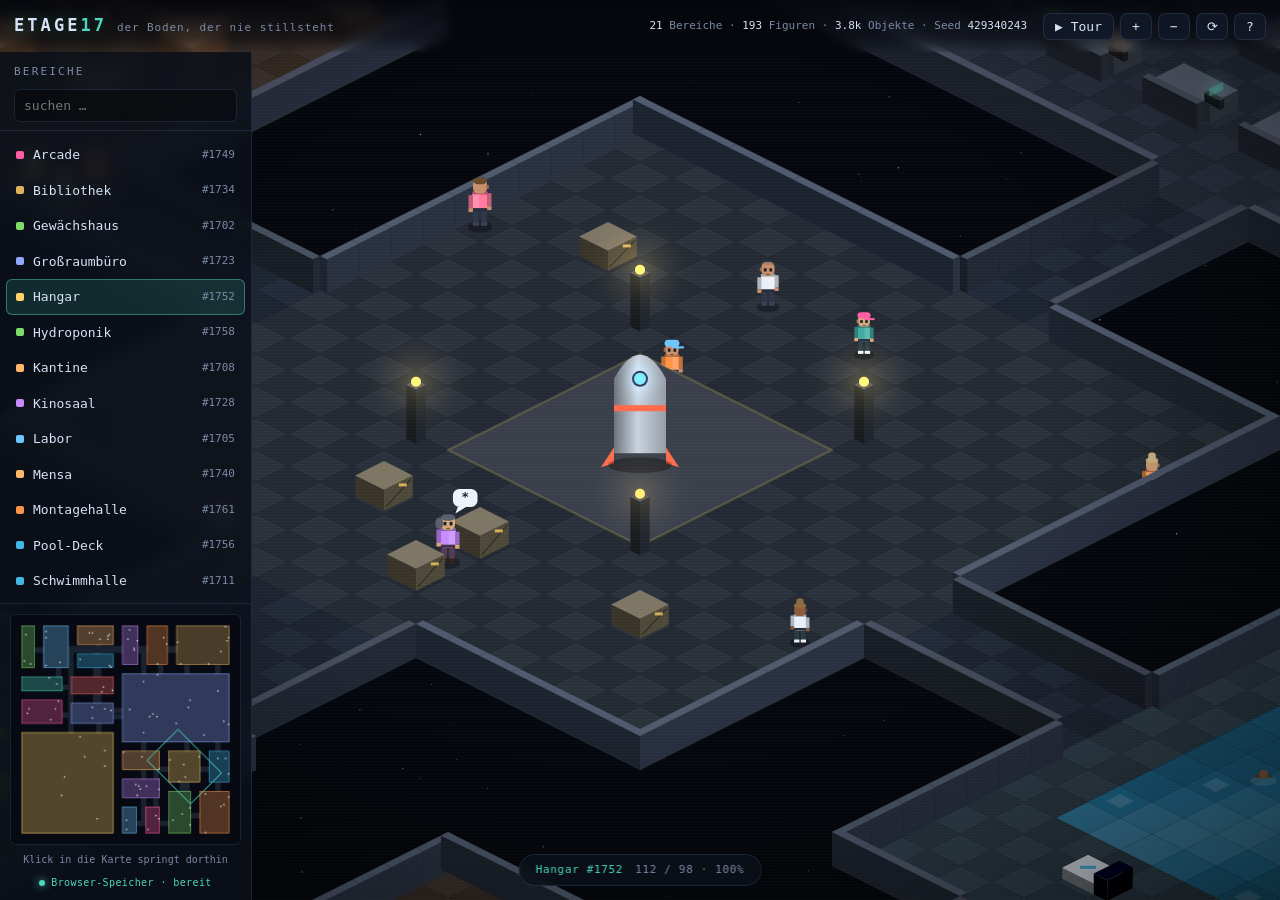
==== index.html @ 726de6ab "Etage 17: endlose isometrische Etage mit Aufgaben und dauerhaftem Zustand Eine prozedural erzeugte E" ====
<!DOCTYPE html>
<html lang="de">
<head>
<meta charset="utf-8">
<meta name="viewport" content="width=device-width, initial-scale=1, maximum-scale=1, user-scalable=no">
<title>Etage 17 — der Boden, der nie stillsteht</title>
<meta name="description" content="Eine endlose isometrische Etage voller animierter Szenen. Ziehen, zoomen, entdecken.">
<link rel="icon" href="data:image/svg+xml,<svg xmlns='http://www.w3.org/2000/svg' viewBox='0 0 32 32'><text y='26' font-size='26'>🛰️</text></svg>">
<link rel="stylesheet" href="styles.css">
</head>
<body>

<canvas id="scene"></canvas>
<div id="grain"></div>

<!-- Kopfzeile -->
<header id="topbar">
  <div class="brand">
    <span class="logo">ETAGE<b>17</b></span>
    <span class="tag">der Boden, der nie stillsteht</span>
  </div>
  <div class="stats" id="stats"></div>
  <div class="tools">
    <button class="btn" id="btn-tour" title="Automatische Tour (T)">▶ Tour</button>
    <button class="btn icon" id="btn-zoom-in" title="Heranzoomen (+)">+</button>
    <button class="btn icon" id="btn-zoom-out" title="Herauszoomen (−)">−</button>
    <button class="btn icon" id="btn-shuffle" title="Neue Etage generieren">⟳</button>
    <button class="btn icon" id="btn-help" title="Hilfe (H)">?</button>
    <button class="btn icon only-mobile" id="btn-menu" title="Bereiche">☰</button>
  </div>
</header>

<!-- Seitenleiste -->
<aside id="sidebar">
  <div class="side-head">
    <h2>Bereiche</h2>
    <input id="search" type="search" placeholder="suchen …" autocomplete="off" spellcheck="false">
  </div>
  <ul id="room-list"></ul>
  <div class="side-foot">
    <canvas id="minimap" width="220" height="220"></canvas>
    <p class="hint">Klick in die Karte springt dorthin</p>
    <p id="save-state" class="off">Speicher wird geprüft …</p>
  </div>
</aside>

<!-- Schwebende Infos -->
<div id="tooltip" hidden></div>
<div id="locbar"><span id="locname">—</span><span id="loccoord"></span></div>

<!-- Infokarte zur angeklickten Figur -->
<div id="card" hidden>
  <button class="close" id="card-close" title="Schliessen (Esc)">×</button>
  <div class="card-top">
    <canvas id="card-av" width="176" height="212"></canvas>
    <div class="card-id">
      <h3 id="card-name">—</h3>
      <p id="card-role">—</p>
      <span class="card-no" id="card-no"></span>
    </div>
  </div>
  <dl id="card-facts"></dl>
  <div class="card-actions">
    <button class="btn" id="card-follow">Folgen</button>
    <button class="btn" id="card-goto">Hinspringen</button>
  </div>
</div>

<!-- Hilfe -->
<div id="modal" hidden>
  <div class="sheet">
    <button class="close" id="btn-close">×</button>
    <h2>ETAGE 17</h2>
    <p>Eine endlose isometrische Etage, komplett im Browser erzeugt und animiert.
       Jeder Bereich wird prozedural gebaut — Serverräume, Kantinen, ein Pool, ein Kino,
       eine Startrampe — und von Figuren bevölkert, die ihren eigenen Wegen folgen.
       Ein Klick auf eine Figur zeigt, wer sie ist und was sie gerade tut.</p>
    <p>Die Etage merkt sich ihren Stand: Position, Aufgabe und belegter Platz jeder
       Figur werden regelmässig gesichert und beim nächsten Öffnen genau dort
       fortgesetzt — im Speicher dieses Browsers, ohne dass etwas das Gerät verlässt.
       Der Zustand der Sicherung steht unter der Minikarte.</p>
    <h3>Steuerung</h3>
    <table>
      <tr><td>Klick auf Figur</td><td>Infokarte öffnen</td></tr>
      <tr><td>Ziehen</td><td>Etage verschieben</td></tr>
      <tr><td>Mausrad</td><td>Zoomen</td></tr>
      <tr><td>W A S D / Pfeile</td><td>Bewegen</td></tr>
      <tr><td>+ / −</td><td>Zoomen</td></tr>
      <tr><td>T</td><td>Tour starten / stoppen</td></tr>
      <tr><td>R</td><td>Neue Etage würfeln (verwirft den Stand)</td></tr>
      <tr><td>H</td><td>Diese Hilfe</td></tr>
    </table>
    <p class="small">Eine eigenständige Hommage an das Genre der endlosen Wimmelbild-Animationen
       im Stil von <i>floor796</i>. Kein Code, keine Grafik und keine Figuren wurden übernommen —
       alles hier wird zur Laufzeit aus Rechtecken gezeichnet.</p>
  </div>
</div>

<!-- Ladeschirm -->
<div id="boot">
  <div class="boot-inner">
    <div class="boot-logo">ETAGE<b>17</b></div>
    <div class="boot-bar"><i id="boot-fill"></i></div>
    <div class="boot-msg" id="boot-msg">Etage wird gebaut …</div>
  </div>
</div>

<script src="js/store.js"></script>
<script src="js/world.js"></script>
<script src="js/render.js"></script>
<script src="js/app.js"></script>
</body>
</html>
---- styles.css ----
/* ---------------------------------------------------------------
   ETAGE 17 — Oberfläche
   Dunkles Terminal-Layout, damit die Etage der einzige Farbfleck ist.
   --------------------------------------------------------------- */
:root {
  --bg:        #05070d;
  --panel:     rgba(12, 16, 26, .88);
  --panel-2:   rgba(18, 24, 38, .92);
  --line:      rgba(120, 160, 220, .16);
  --ink:       #d6e2f5;
  --ink-dim:   #7c8aa6;
  --accent:    #4cd7c0;
  --accent-2:  #ff7a9c;
  --glow:      0 0 18px rgba(76, 215, 192, .35);
  --mono: ui-monospace, "SF Mono", "JetBrains Mono", Menlo, Consolas, monospace;
}

* { box-sizing: border-box; }

html, body {
  margin: 0; height: 100%; overflow: hidden;
  background: var(--bg); color: var(--ink);
  font: 13px/1.5 var(--mono);
  -webkit-font-smoothing: antialiased;
  overscroll-behavior: none;
}

#scene {
  position: fixed; inset: 0; width: 100%; height: 100%;
  display: block; cursor: grab; touch-action: none;
}
#scene.dragging { cursor: grabbing; }

/* Feines Rauschen + Vignette über der Szene */
#grain {
  position: fixed; inset: 0; pointer-events: none; z-index: 2;
  background:
    radial-gradient(ellipse at 50% 45%, transparent 45%, rgba(0,0,0,.55) 100%),
    repeating-linear-gradient(0deg, rgba(255,255,255,.018) 0 1px, transparent 1px 3px);
  mix-blend-mode: normal;
}

/* ---------------- Kopfzeile ---------------- */
#topbar {
  position: fixed; z-index: 5; top: 0; left: 0; right: 0; height: 52px;
  display: flex; align-items: center; gap: 16px; padding: 0 14px;
  background: linear-gradient(180deg, rgba(5,7,13,.94), rgba(5,7,13,.55) 70%, transparent);
  backdrop-filter: blur(6px);
}
.brand { display: flex; align-items: baseline; gap: 10px; min-width: 0; }
.logo {
  font-size: 17px; font-weight: 700; letter-spacing: .18em;
  color: var(--ink); text-shadow: var(--glow);
}
.logo b { color: var(--accent); font-weight: 700; }
.tag { color: var(--ink-dim); font-size: 11px; letter-spacing: .08em; white-space: nowrap; }
.stats { margin-left: auto; color: var(--ink-dim); font-size: 11px; white-space: nowrap; }
.stats b { color: var(--ink); font-weight: 500; }
.tools { display: flex; gap: 6px; }

.btn {
  font: inherit; color: var(--ink); cursor: pointer;
  background: var(--panel-2); border: 1px solid var(--line);
  border-radius: 7px; padding: 6px 11px; line-height: 1;
  transition: border-color .15s, color .15s, background .15s;
}
.btn:hover { border-color: rgba(76,215,192,.5); color: #fff; }
.btn.icon { width: 32px; padding: 6px 0; text-align: center; }
.btn.on { border-color: var(--accent); color: var(--accent); box-shadow: var(--glow); }
.only-mobile { display: none; }

/* ---------------- Seitenleiste ---------------- */
#sidebar {
  position: fixed; z-index: 4; top: 52px; bottom: 0; left: 0; width: 252px;
  display: flex; flex-direction: column;
  background: var(--panel); border-right: 1px solid var(--line);
  backdrop-filter: blur(8px);
  transition: transform .25s ease;
}
.side-head { padding: 12px 14px 8px; border-bottom: 1px solid var(--line); }
.side-head h2 {
  margin: 0 0 8px; font-size: 11px; letter-spacing: .2em;
  text-transform: uppercase; color: var(--ink-dim); font-weight: 500;
}
#search {
  width: 100%; font: inherit; color: var(--ink);
  background: rgba(0,0,0,.35); border: 1px solid var(--line);
  border-radius: 6px; padding: 6px 9px; outline: none;
}
#search:focus { border-color: rgba(76,215,192,.55); }

#room-list { flex: 1; overflow-y: auto; margin: 0; padding: 6px; list-style: none; }
#room-list li {
  display: flex; align-items: center; gap: 9px;
  padding: 7px 9px; border-radius: 6px; cursor: pointer;
  border: 1px solid transparent;
}
#room-list li:hover { background: rgba(76,215,192,.08); border-color: rgba(76,215,192,.22); }
#room-list li.active { background: rgba(76,215,192,.14); border-color: rgba(76,215,192,.45); }
#room-list .dot { width: 8px; height: 8px; border-radius: 2px; flex: none; }
#room-list .nm { flex: 1; white-space: nowrap; overflow: hidden; text-overflow: ellipsis; }
#room-list .no { color: var(--ink-dim); font-size: 11px; }

.side-foot { padding: 10px; border-top: 1px solid var(--line); }
#minimap {
  width: 100%; height: auto; display: block; cursor: crosshair;
  background: #070a12; border: 1px solid var(--line); border-radius: 6px;
}
.hint { margin: 7px 2px 0; color: var(--ink-dim); font-size: 10px; text-align: center; }

#save-state {
  margin: 8px 2px 0; font-size: 10px; text-align: center; letter-spacing: .04em;
  display: flex; align-items: center; justify-content: center; gap: 6px;
}
#save-state::before {
  content: ''; width: 6px; height: 6px; border-radius: 50%; background: currentColor;
  box-shadow: 0 0 8px currentColor;
}
#save-state.on  { color: var(--accent); }
#save-state.ro  { color: #ffb86b; }
#save-state.off { color: var(--ink-dim); }
#save-state.off::before { box-shadow: none; opacity: .5; }

/* ---------------- Overlays ---------------- */
#tooltip {
  position: fixed; z-index: 6; pointer-events: none;
  background: var(--panel-2); border: 1px solid rgba(76,215,192,.4);
  border-radius: 6px; padding: 5px 9px; font-size: 11px; white-space: nowrap;
  box-shadow: 0 6px 20px rgba(0,0,0,.6);
}
#tooltip i { color: var(--ink-dim); font-style: normal; }

#locbar {
  position: fixed; z-index: 5; bottom: 14px; left: 50%; transform: translateX(-50%);
  display: flex; gap: 12px; align-items: center;
  background: var(--panel); border: 1px solid var(--line); border-radius: 999px;
  padding: 7px 16px; font-size: 11px; letter-spacing: .06em;
  backdrop-filter: blur(6px); pointer-events: none;
}
#locname { color: var(--accent); }
#loccoord { color: var(--ink-dim); }

#modal[hidden], #tooltip[hidden], #card[hidden] { display: none !important; }
#modal {
  position: fixed; inset: 0; z-index: 9; display: grid; place-items: center;
  background: rgba(3,5,10,.72); backdrop-filter: blur(3px); padding: 20px;
}
.sheet {
  position: relative; max-width: 520px; max-height: 86vh; overflow-y: auto;
  background: var(--panel-2); border: 1px solid var(--line);
  border-radius: 12px; padding: 26px 28px;
  box-shadow: 0 24px 70px rgba(0,0,0,.7);
}
.sheet h2 { margin: 0 0 14px; font-size: 16px; letter-spacing: .18em; }
.sheet h3 { margin: 20px 0 8px; font-size: 11px; letter-spacing: .16em; color: var(--accent); text-transform: uppercase; }
.sheet p { color: #adbbd2; margin: 0 0 10px; }
.sheet table { width: 100%; border-collapse: collapse; }
.sheet td { padding: 4px 0; border-bottom: 1px dashed rgba(120,160,220,.12); }
.sheet td:first-child { color: var(--accent); width: 42%; }
.sheet .small { font-size: 11px; color: var(--ink-dim); margin-top: 18px; }
.close {
  position: absolute; top: 10px; right: 12px; width: 28px; height: 28px;
  font: 18px/1 var(--mono); color: var(--ink-dim); cursor: pointer;
  background: none; border: 0;
}
.close:hover { color: #fff; }

/* ---------------- Ladeschirm ---------------- */
#boot {
  position: fixed; inset: 0; z-index: 20; display: grid; place-items: center;
  background: var(--bg); transition: opacity .5s ease;
}
#boot.done { opacity: 0; pointer-events: none; }
.boot-inner { text-align: center; }
.boot-logo { font-size: 26px; letter-spacing: .3em; margin-bottom: 18px; text-shadow: var(--glow); }
.boot-logo b { color: var(--accent); }
.boot-bar {
  width: 240px; height: 3px; background: rgba(120,160,220,.15);
  border-radius: 2px; overflow: hidden;
}
.boot-bar i { display: block; height: 100%; width: 0; background: var(--accent); box-shadow: var(--glow); transition: width .2s; }
.boot-msg { margin-top: 12px; font-size: 11px; color: var(--ink-dim); letter-spacing: .1em; }

/* ---------------- Schmale Fenster ---------------- */
@media (max-width: 760px) {
  .tag, .stats { display: none; }
  .only-mobile { display: block; }
  #sidebar { transform: translateX(-100%); width: 232px; }
  #sidebar.open { transform: none; box-shadow: 0 0 60px rgba(0,0,0,.8); }
  #locbar { bottom: 10px; font-size: 10px; padding: 6px 12px; }
}

/* ---------------- Infokarte einer Figur ---------------- */
#card {
  position: fixed; z-index: 6; right: 14px; bottom: 14px; width: 286px;
  background: var(--panel-2); border: 1px solid rgba(76, 215, 192, .35);
  border-radius: 12px; padding: 14px 15px 13px;
  box-shadow: 0 18px 50px rgba(0, 0, 0, .65);
  backdrop-filter: blur(8px);
  animation: card-in .18s ease-out;
}
@keyframes card-in { from { opacity: 0; transform: translateY(8px); } }
@media (prefers-reduced-motion: reduce) { #card { animation: none; } }

.card-top { display: flex; gap: 13px; align-items: center; }
#card-av {
  width: 88px; height: 106px; flex: none; border-radius: 8px;
  background: radial-gradient(ellipse at 50% 78%, rgba(76,215,192,.14), rgba(6,9,16,.9) 70%);
  border: 1px solid var(--line);
}
.card-id { min-width: 0; }
.card-id h3 {
  margin: 0 0 3px; font-size: 14px; font-weight: 600; color: #fff;
  letter-spacing: .02em; overflow-wrap: anywhere;
}
.card-id p { margin: 0; font-size: 11px; color: var(--accent); letter-spacing: .06em; }
.card-no { display: block; margin-top: 6px; font-size: 10px; color: var(--ink-dim); }

#card-facts {
  margin: 13px 0 0; padding: 11px 0 0; border-top: 1px solid var(--line);
  display: grid; grid-template-columns: 78px 1fr; gap: 5px 10px; font-size: 11.5px;
}
#card-facts dt { color: var(--ink-dim); }
#card-facts dd { margin: 0; color: var(--ink); overflow-wrap: anywhere; }
#card-facts dd b { color: var(--accent); font-weight: 500; }

.card-actions { display: flex; gap: 7px; margin-top: 13px; }
.card-actions .btn { flex: 1; text-align: center; }

@media (max-width: 760px) {
  #card { left: 10px; right: 10px; bottom: 46px; width: auto; }
}
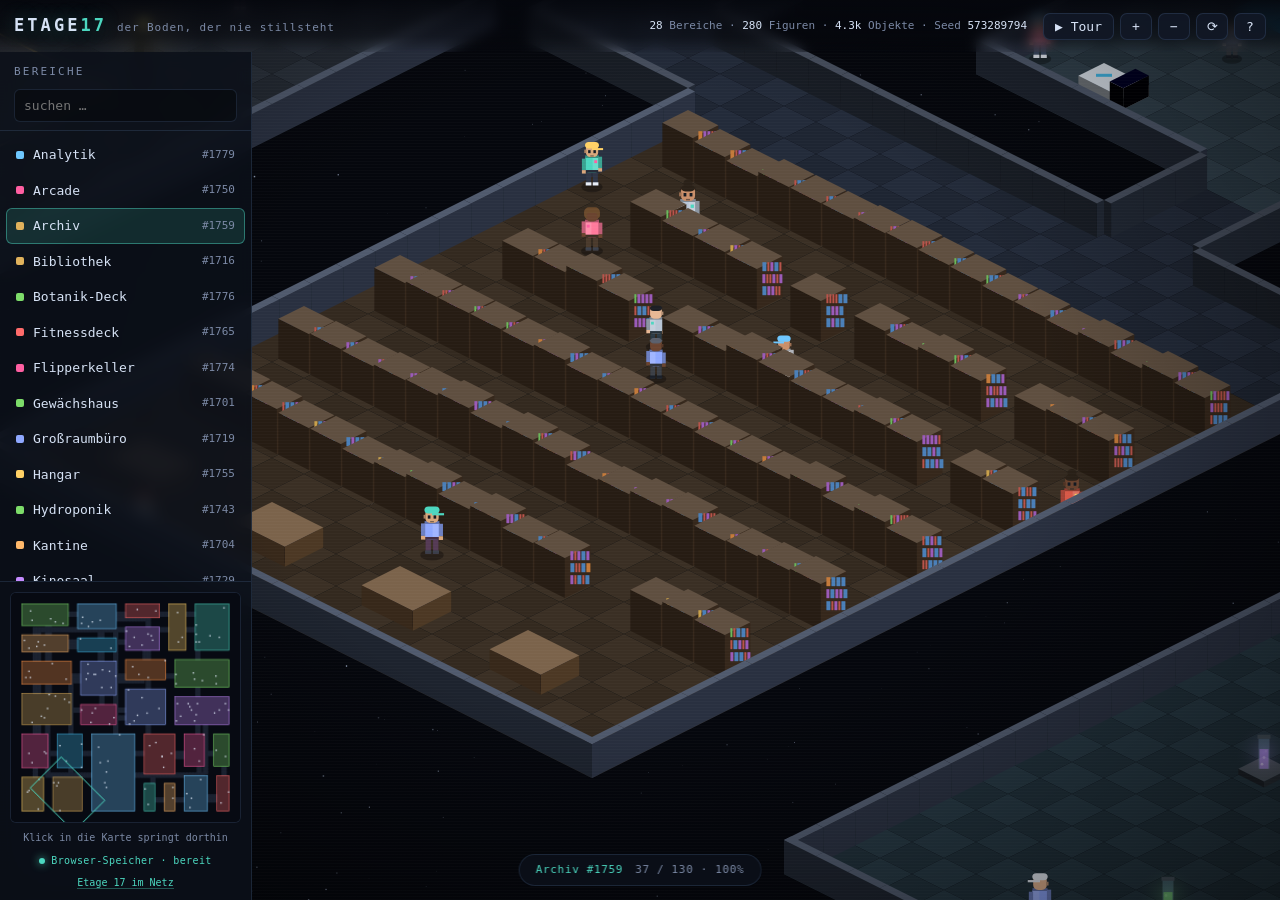
==== commit b50dba7b: "Verweis auf die veröffentlichte Seite in der Oberfläche Die Seite kannte ihre eigene öffentliche Adr" ====
--- a/index.html
+++ b/index.html
@@ -41,6 +41,7 @@
     <canvas id="minimap" width="220" height="220"></canvas>
     <p class="hint">Klick in die Karte springt dorthin</p>
     <p id="save-state" class="off">Speicher wird geprüft …</p>
+    <p class="hint"><a href="https://schmidt-software.github.io/ebene17/" target="_blank" rel="noopener noreferrer">Etage 17 im Netz</a></p>
   </div>
 </aside>
 
@@ -90,6 +91,15 @@
       <tr><td>R</td><td>Neue Etage würfeln (verwirft den Stand)</td></tr>
       <tr><td>H</td><td>Diese Hilfe</td></tr>
     </table>
+    <h3>Projekt</h3>
+    <p class="links">
+      <a href="https://schmidt-software.github.io/ebene17/" target="_blank" rel="noopener noreferrer">schmidt-software.github.io/ebene17</a>
+      <span>— die Seite öffentlich im Netz</span>
+    </p>
+    <p class="links">
+      <a href="https://github.com/schmidt-software/ebene17" target="_blank" rel="noopener noreferrer">github.com/schmidt-software/ebene17</a>
+      <span>— Quellcode und Dokumentation, MIT-Lizenz</span>
+    </p>
     <p class="small">Eine eigenständige Hommage an das Genre der endlosen Wimmelbild-Animationen
        im Stil von <i>floor796</i>. Kein Code, keine Grafik und keine Figuren wurden übernommen —
        alles hier wird zur Laufzeit aus Rechtecken gezeichnet.</p>
--- a/styles.css
+++ b/styles.css
@@ -158,6 +158,11 @@
 .sheet td { padding: 4px 0; border-bottom: 1px dashed rgba(120,160,220,.12); }
 .sheet td:first-child { color: var(--accent); width: 42%; }
 .sheet .small { font-size: 11px; color: var(--ink-dim); margin-top: 18px; }
+.sheet .links { display: flex; flex-wrap: wrap; gap: 4px 8px; align-items: baseline; margin: 0 0 6px; }
+.sheet .links span { color: var(--ink-dim); font-size: 11px; }
+.sheet a, .hint a { color: var(--accent); text-decoration: none; border-bottom: 1px solid rgba(76,215,192,.35); }
+.sheet a:hover, .hint a:hover { border-bottom-color: var(--accent); }
+.sheet a:focus-visible, .hint a:focus-visible { outline: 2px solid var(--accent); outline-offset: 2px; }
 .close {
   position: absolute; top: 10px; right: 12px; width: 28px; height: 28px;
   font: 18px/1 var(--mono); color: var(--ink-dim); cursor: pointer;
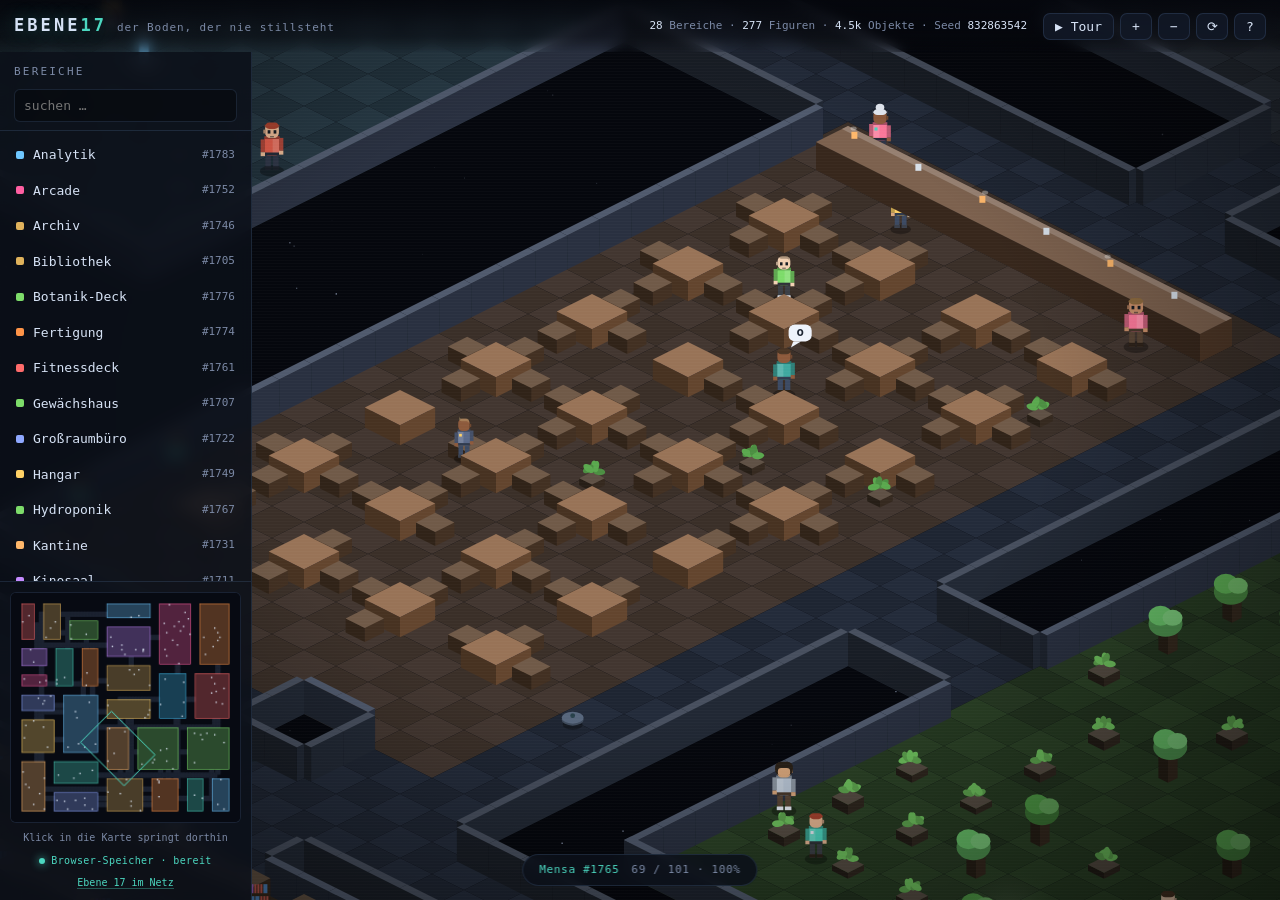
==== commit 20208bbe: "Umbenennung in Ebene 17 Das Repository heisst ebene17, die Seite sprach von "Etage 17" — ein Widersp" ====
--- a/index.html
+++ b/index.html
@@ -3,8 +3,8 @@
 <head>
 <meta charset="utf-8">
 <meta name="viewport" content="width=device-width, initial-scale=1, maximum-scale=1, user-scalable=no">
-<title>Etage 17 — der Boden, der nie stillsteht</title>
-<meta name="description" content="Eine endlose isometrische Etage voller animierter Szenen. Ziehen, zoomen, entdecken.">
+<title>Ebene 17 — der Boden, der nie stillsteht</title>
+<meta name="description" content="Eine endlose isometrische Ebene voller animierter Szenen. Ziehen, zoomen, entdecken.">
 <link rel="icon" href="data:image/svg+xml,<svg xmlns='http://www.w3.org/2000/svg' viewBox='0 0 32 32'><text y='26' font-size='26'>🛰️</text></svg>">
 <link rel="stylesheet" href="styles.css">
 </head>
@@ -16,7 +16,7 @@
 <!-- Kopfzeile -->
 <header id="topbar">
   <div class="brand">
-    <span class="logo">ETAGE<b>17</b></span>
+    <span class="logo">EBENE<b>17</b></span>
     <span class="tag">der Boden, der nie stillsteht</span>
   </div>
   <div class="stats" id="stats"></div>
@@ -24,7 +24,7 @@
     <button class="btn" id="btn-tour" title="Automatische Tour (T)">▶ Tour</button>
     <button class="btn icon" id="btn-zoom-in" title="Heranzoomen (+)">+</button>
     <button class="btn icon" id="btn-zoom-out" title="Herauszoomen (−)">−</button>
-    <button class="btn icon" id="btn-shuffle" title="Neue Etage generieren">⟳</button>
+    <button class="btn icon" id="btn-shuffle" title="Neue Ebene generieren">⟳</button>
     <button class="btn icon" id="btn-help" title="Hilfe (H)">?</button>
     <button class="btn icon only-mobile" id="btn-menu" title="Bereiche">☰</button>
   </div>
@@ -41,7 +41,7 @@
     <canvas id="minimap" width="220" height="220"></canvas>
     <p class="hint">Klick in die Karte springt dorthin</p>
     <p id="save-state" class="off">Speicher wird geprüft …</p>
-    <p class="hint"><a href="https://schmidt-software.github.io/ebene17/" target="_blank" rel="noopener noreferrer">Etage 17 im Netz</a></p>
+    <p class="hint"><a href="https://schmidt-software.github.io/ebene17/" target="_blank" rel="noopener noreferrer">Ebene 17 im Netz</a></p>
   </div>
 </aside>
 
@@ -71,24 +71,24 @@
 <div id="modal" hidden>
   <div class="sheet">
     <button class="close" id="btn-close">×</button>
-    <h2>ETAGE 17</h2>
-    <p>Eine endlose isometrische Etage, komplett im Browser erzeugt und animiert.
+    <h2>EBENE 17</h2>
+    <p>Eine endlose isometrische Ebene, komplett im Browser erzeugt und animiert.
        Jeder Bereich wird prozedural gebaut — Serverräume, Kantinen, ein Pool, ein Kino,
        eine Startrampe — und von Figuren bevölkert, die ihren eigenen Wegen folgen.
        Ein Klick auf eine Figur zeigt, wer sie ist und was sie gerade tut.</p>
-    <p>Die Etage merkt sich ihren Stand: Position, Aufgabe und belegter Platz jeder
+    <p>Die Ebene merkt sich ihren Stand: Position, Aufgabe und belegter Platz jeder
        Figur werden regelmässig gesichert und beim nächsten Öffnen genau dort
        fortgesetzt — im Speicher dieses Browsers, ohne dass etwas das Gerät verlässt.
        Der Zustand der Sicherung steht unter der Minikarte.</p>
     <h3>Steuerung</h3>
     <table>
       <tr><td>Klick auf Figur</td><td>Infokarte öffnen</td></tr>
-      <tr><td>Ziehen</td><td>Etage verschieben</td></tr>
+      <tr><td>Ziehen</td><td>Ebene verschieben</td></tr>
       <tr><td>Mausrad</td><td>Zoomen</td></tr>
       <tr><td>W A S D / Pfeile</td><td>Bewegen</td></tr>
       <tr><td>+ / −</td><td>Zoomen</td></tr>
       <tr><td>T</td><td>Tour starten / stoppen</td></tr>
-      <tr><td>R</td><td>Neue Etage würfeln (verwirft den Stand)</td></tr>
+      <tr><td>R</td><td>Neue Ebene würfeln (verwirft den Stand)</td></tr>
       <tr><td>H</td><td>Diese Hilfe</td></tr>
     </table>
     <h3>Projekt</h3>
@@ -109,9 +109,9 @@
 <!-- Ladeschirm -->
 <div id="boot">
   <div class="boot-inner">
-    <div class="boot-logo">ETAGE<b>17</b></div>
+    <div class="boot-logo">EBENE<b>17</b></div>
     <div class="boot-bar"><i id="boot-fill"></i></div>
-    <div class="boot-msg" id="boot-msg">Etage wird gebaut …</div>
+    <div class="boot-msg" id="boot-msg">Ebene wird gebaut …</div>
   </div>
 </div>
 
--- a/styles.css
+++ b/styles.css
@@ -1,6 +1,6 @@
 /* ---------------------------------------------------------------
-   ETAGE 17 — Oberfläche
-   Dunkles Terminal-Layout, damit die Etage der einzige Farbfleck ist.
+   EBENE 17 — Oberfläche
+   Dunkles Terminal-Layout, damit die Ebene der einzige Farbfleck ist.
    --------------------------------------------------------------- */
 :root {
   --bg:        #05070d;
